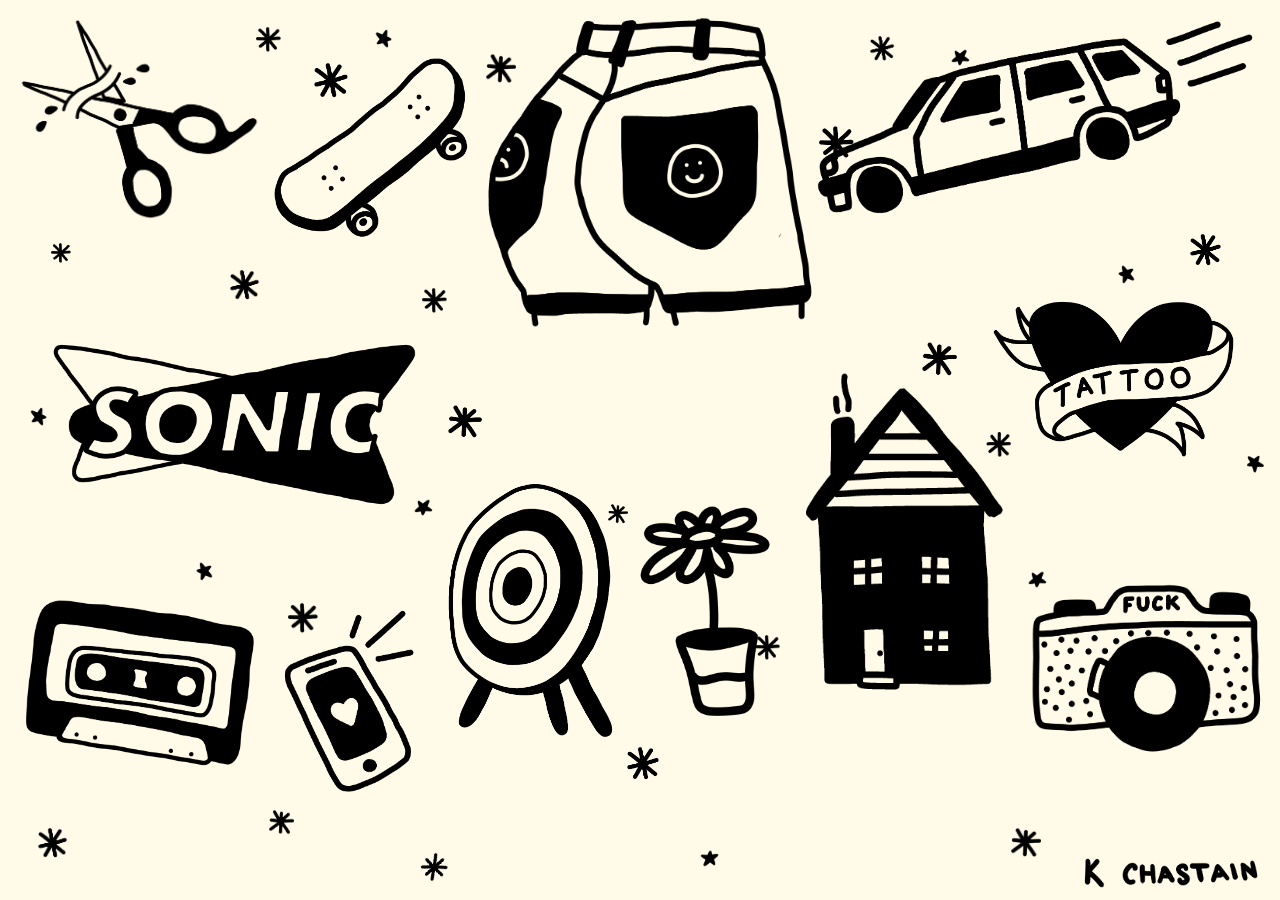
==== index.html @ 8756d2d4 "tada" ====
<!DOCTYPE html>
<html>
  <head>
    <title>impulse control</title>
    <meta charset="utf-8">
    <meta name="viewport" content="width=device-width, initial-scale=1.0">
    <link rel="stylesheet" href="main.css">
    <link rel="icon" type="image/png" href="favicon.png">
  </head>

  <body>
    <div class="container">
      <a href="https://www.google.com/maps"  target="_blank"><img class="bob car" src="car.png"></a>

      <a href="https://www.depop.com/" target="_blank"><img class="bob shorts" src="shorts.png"></a>

      <a href="home.html" target="_blank"><img class="bob house" src="house.png"></a>

      <a href="https://www.haircuttery.com/?gclid=Cj0KCQjwyZmEBhCpARIsALIzmnJShJ07M_RBm0u4-xBI95sZWttG_ic5LZnK5dc0OAUMvF1OpI-4xMUaAm_IEALw_wcB"><img class="bob scissors" src="scissors.png"></a>

      <a href="https://www.target.com/store-locator/find-stores?ref=tgt_adv_XS000000&AFID=google&fndsrc=tgtao&DFA=71700000065721941&CPNG=BCM_COVID%2BTarget%2BBrand&adgroup=Hours&LID=700000001170706&LNM=%2Btarget+%2Blocations&MT=b&network=g&device=c&location=9008341&targetid=aud-801031662171:kwd-506946951032&gclid=Cj0KCQjwyZmEBhCpARIsALIzmnIg_Hjn4ZlX0SIqPelzsYkBe-igOE3hwLHPNIKweEIpRR45L3_Y-mIaArFXEALw_wcB&gclsrc=aw.ds" target="_blank"><img class="bob target" src="target.png"></a>

      <a href="skate.html" target="_blank"><img class="bob skate" src="sk8.png"></a>

      <a href="https://www.google.com/maps?q=tattoo+shops+near+me&um=1&ie=UTF-8&sa=X&ved=2ahUKEwjy08rd0pzwAhUMKVkFHehICMUQ_AUoAXoECAEQAw" target="_blank"><img class="bob heart" src="tattoo.png"></a>

      <a href="https://locations.sonicdrivein.com/" target="_blank"><img class="bob sonic" src="sonic.png"></a>

      <a href="mom.html" target="_blank"><img class="bob phone" src="phonee.png"></a>

      <a href="camera.html" target="_blank"><img class="bob cam" src="cameraa.png"></a>

      <a href="https://open.spotify.com/embed/playlist/0t3gTVv1krTau1jE1eYTpi" target="_blank"><img class="bob music" src="music.png"></a>

        <a href="https://www.google.com/search?q=greenhouse+near+me&oq=greenhouse+near+me&aqs=chrome..69i57j0i402j0l8.3488j0j9&sourceid=chrome&ie=UTF-8" target="_blank"><img class="bob fire" src="fire.png"></a>

<!-- extras -->
      <img class="sig" src="sig.png">

      <!-- <iframe class="spotify" src="https://open.spotify.com/embed/playlist/0t3gTVv1krTau1jE1eYTpi" width="300" height="75" frameborder="0" allowtransparency="true" allow="encrypted-media"></iframe>
      <img class="maybe" src="ah.png"> -->
<!--
      <div class="clock">
          <span class="clock-time">12:45</span>
          <span class="clock-ampm">PM</span>
      </div> -->
      <script src="./main.js"></script>





      <img class="sparkle1" src="sparkle3.png">
      <img class="sparkle2" src="sparkle2.png">
      <img class="sparkle3" src="sparkle3.png">
      <img class="sparkle4" src="sparkle2.png">
      <img class="sparkle5" src="sparkle3.png">
      <img class="sparkle6" src="sparkle1.png">
      <img class="sparkle7" src="sparkle1.png">
      <img class="sparkle8" src="sparkle3.png">
      <img class="sparkle9" src="sparkle2.png">
      <img class="sparkle10" src="sparkle1.png">
      <img class="sparkle11" src="sparkle2.png">
      <img class="sparkle12" src="sparkle3.png">
      <img class="sparkle13" src="sparkle2.png">
      <img class="sparkle14" src="sparkle1.png">
      <img class="sparkle15" src="sparkle2.png">
      <img class="sparkle16" src="sparkle1.png">
      <img class="sparkle17" src="sparkle3.png">
      <img class="sparkle18" src="sparkle3.png">
      <img class="sparkle19" src="sparkle1.png">
      <img class="sparkle20" src="sparkle2.png">



      <img class="star1" src="star.png">
      <img class="star2" src="star.png">
      <img class="star3" src="star.png">
      <img class="star4" src="star.png">
      <img class="star5" src="star.png">
      <img class="star6" src="star.png">
      <img class="star7" src="star.png">
      <img class="star8" src="star.png">
      <img class="star9" src="star.png">


      <!-- <div id="boxes">
      <div style="top: 50%; left: 50%; display: none;" id="dialog" class="window">
      <div id="san">
      <a href="#" class="close agree"><img src="close-icon.png" width="25" style="float:right; margin-right: -91px; margin-top: -25px;"></a>
      <img class="still" src="pop.png" width="600">
      </div>
      </div>
      <div style="width: 2478px; font-size: 32pt; color:white; height: 1202px; display: none; opacity: 0.4;" id="mask"></div>
      </div>
      <script src="http://ajax.googleapis.com/ajax/libs/jquery/1.11.1/jquery.js"></script>
      <script src="swc.js"></script> -->

    </div>
  </body>

</html>
---- main.css ----
*{
  box-sizing:border-box;
}

body{
  margin:0;
}

.container{
  background: rgb(255, 251, 232);
  height: 100vh;
  width: 100vw;
  display:flex;
  flex-direction:column;
}

.car{
  width: 40vw;
  position: absolute;
  left: 61vw;
  top: -1vh;
}

.shorts{
  width: 30vw;
  position: absolute;
  left: 36vw;
  /* top: 5vh; */
}

.house{
  width: 24vw;
  position: absolute;
  top: 35vh;
  left: 58vw
}

.scissors{
  width: 20vw;
  position: absolute;
  left: 1vw;
  top: 1vh;
}

.target{
  width: 22vw;
  position: absolute;
  top: 50vh;
  left: 31vw;
}

.skate{
  width: 20vw;
  position: absolute;
  left: 19vw;
  top: 4vh;
}

.heart{
  width: 20vw;
  position: absolute;
  left: 77vw;
  top: 32vh;
}

.sonic{
  width: 30vw;
  position: absolute;
  top: 36vh;
  left: 3vw;
}

.fire{
  width: 15vw;
  position: absolute;
  top: 53vh;
  left: 48vw;
}

.cam{
  width: 19vw;
  position: absolute;
  left: 80vw;
  top: 64vh;
}

.music{
  width: 20vw;
  position: absolute;
  top: 65vh;
  left: 1vw;
}

.phone{
  width: 15vw;
  position: absolute;
  top: 67vh;
  left: 21.5vw;
}

/* .sonic:hover{
  transform: scale(1.2);
} */

.bob:hover{
  animation: hvr-bob;
  animation-duration: 2.4s;
  animation-delay: -1.2s;
  animation-iteration-count: infinite;
  transition-timing-function: ease-in;
}

/* img:hover{
  animation: hvr-bob;
  animation-duration: 2.4s;
  animation-delay: -1.2s;
  animation-iteration-count: infinite;
  transition-timing-function: ease-in;
} */

@keyframes hvr-bob {
  0% {
    -webkit-transform: translateY(-15px);
    transform: translateY(-15px);
  }
  50% {
    -webkit-transform: translateY(0px);
    transform: translateY(0px);
  }
  100% {
    -webkit-transform: translateY(-15px);
    transform: translateY(-15px);
  }
}

.sig{
  animation: none !important;
  width: 15vw;
  position: absolute;
  bottom: 1vh;
  right: 1vw;
}

/* .spotify{
  position: fixed;
  bottom: 10px;
  left: 5vw;
}

.maybe{
  position: fixed;
  bottom: 10px;
  left: 5vw;
  width: 300px;
} */

.clock{
  background: black;
  color: rgb(255, 251, 232);
  width: 120px;
  padding: 10px;
  position: fixed;
  bottom: 3vh;
  left: 68.5vw;
  text-align: center;
  border-radius: 10px;
  font-size: 21px;
}




.sparkle1{
  position:absolute;
  width: 25px;
  left: 20vw;
  top: 3vh;
  animation: none !important;
}

.sparkle2{
  position:absolute;
  width: 35px;
  left: 24.5vw;
  top: 7vh;
  animation: none !important;
}

.sparkle3{
  position:absolute;
  width: 25px;
  left: 33vw;
  top: 32vh;
  animation: none !important;
}

.sparkle4{
  position:absolute;
  width: 30px;
  left: 18vw;
  top: 30vh;
  animation: none !important;
}

.sparkle5{
  position:absolute;
  width: 20px;
  left: 4vw;
  top: 27vh;
  animation: none !important;
}

.sparkle6{
  position:absolute;
  width: 30px;
  left: 38vw;
  top: 6vh;
  animation: none !important;
}

.sparkle7{
  position:absolute;
  width: 34px;
  left: 35vw;
  top: 45vh;
  animation: none !important;
}

.sparkle8{
  position:absolute;
  width: 35px;
  left: 64vw;
  top: 14vh;
  animation: none !important;
}

.sparkle9{
  position:absolute;
  width: 25px;
  left: 68vw;
  top: 4vh;
  animation: none !important;
}

.sparkle10{
  position:absolute;
  width: 35px;
  left: 72vw;
  top: 38vh;
  animation: none !important;
}

.sparkle11{
  position:absolute;
  width: 32px;
  left: 93vw;
  top: 26vh;
  animation: none !important;
}

.sparkle12{
  position:absolute;
  width: 30px;
  left: 22.5vw;
  top: 67vh;
  animation: none !important;
}

.sparkle13{
  position:absolute;
  width: 30px;
  left: 3vw;
  top: 92vh;
  animation: none !important;
}

.sparkle14{
  position:absolute;
  width: 25px;
  left: 21vw;
  top: 90vh;
  animation: none !important;
}

.sparkle15{
  position:absolute;
  width: 33px;
  left: 49vw;
  top: 83vh;
  animation: none !important;
}

.sparkle16{
  position:absolute;
  width: 20px;
  left: 47.5vw;
  top: 56vh;
  animation: none !important;
}

.sparkle17{
  position:absolute;
  width: 25px;
  left: 59vw;
  top: 70.5vh;
  animation: none !important;
}

.sparkle18{
  position:absolute;
  width: 25px;
  left: 77vw;
  top: 48vh;
  transform: rotate(90deg);
  animation: none !important;
}

.sparkle19{
  position:absolute;
  width: 30px;
  left: 79vw;
  top: 92vh;
  animation: none !important;
}

.sparkle20{
  position:absolute;
  width: 25px;
  left: 33vw;
  top: 95vh;
  transform: rotate(60deg);
  animation: none !important;
}




.star1{
  position:absolute;
  width: 25px;
  left: 29vw;
  top: 3vh;
  animation: none !important;
}

.star2{
  position:absolute;
  width: 25px;
  left: 74vw;
  top: 5vh;
  transform: rotate(90deg);
  animation: none !important;
}

.star3{
  position:absolute;
  width: 25px;
  left: 87vw;
  top: 29vh;
  transform: rotate(180deg);
  animation: none !important;
}

.star4{
  position:absolute;
  width: 25px;
  left: 2vw;
  top: 45vh;
  animation: none !important;
}

.star5{
  position:absolute;
  width: 25px;
  left: 15vw;
  top: 62vh;
  transform: rotate(180deg);
  animation: none !important;
}

.star6{
  position:absolute;
  width: 25px;
  left: 32vw;
  top: 55vh;
  transform: rotate(90deg);
  animation: none !important;
}

.star7{
  position:absolute;
  width: 25px;
  left: 54.5vw;
  top: 94vh;
  transform: rotate(270deg);
  animation: none !important;
}

.star8{
  position:absolute;
  width: 25px;
  left: 80vw;
  top: 63vh;
  transform: rotate(90deg);
  animation: none !important;
}

.star9{
  position:absolute;
  width: 25px;
  left: 97vw;
  top: 50vh;
  transform: rotate(160deg);
  animation: none !important;
}



.still{
  position:relative;
  left:-100px;
}

#mask {
  position:absolute;
  left:0;
  top:0;
  z-index:9000;
  background-color:#26262c;
  display:none;
}
#boxes .window {
  position:absolute;
  left:0;
  top:0;
  width:440px;
  height:850px;
  display:none;
  z-index:9998;
  padding:20px;
  border-radius: 5px;
  text-align: center;
}
#boxes #dialog {
  width:450px;
  height:auto;
  padding: 10px 10px 10px 10px;
  /* background-color:#ffffff; */
  font-size: 15pt;
}

.agree:hover{
  background-color: #D1D1D1;
}
.popupoption:hover{
	background-color:#D1D1D1;
	color: green;
}
.popupoption2:hover{
	color: red;
}
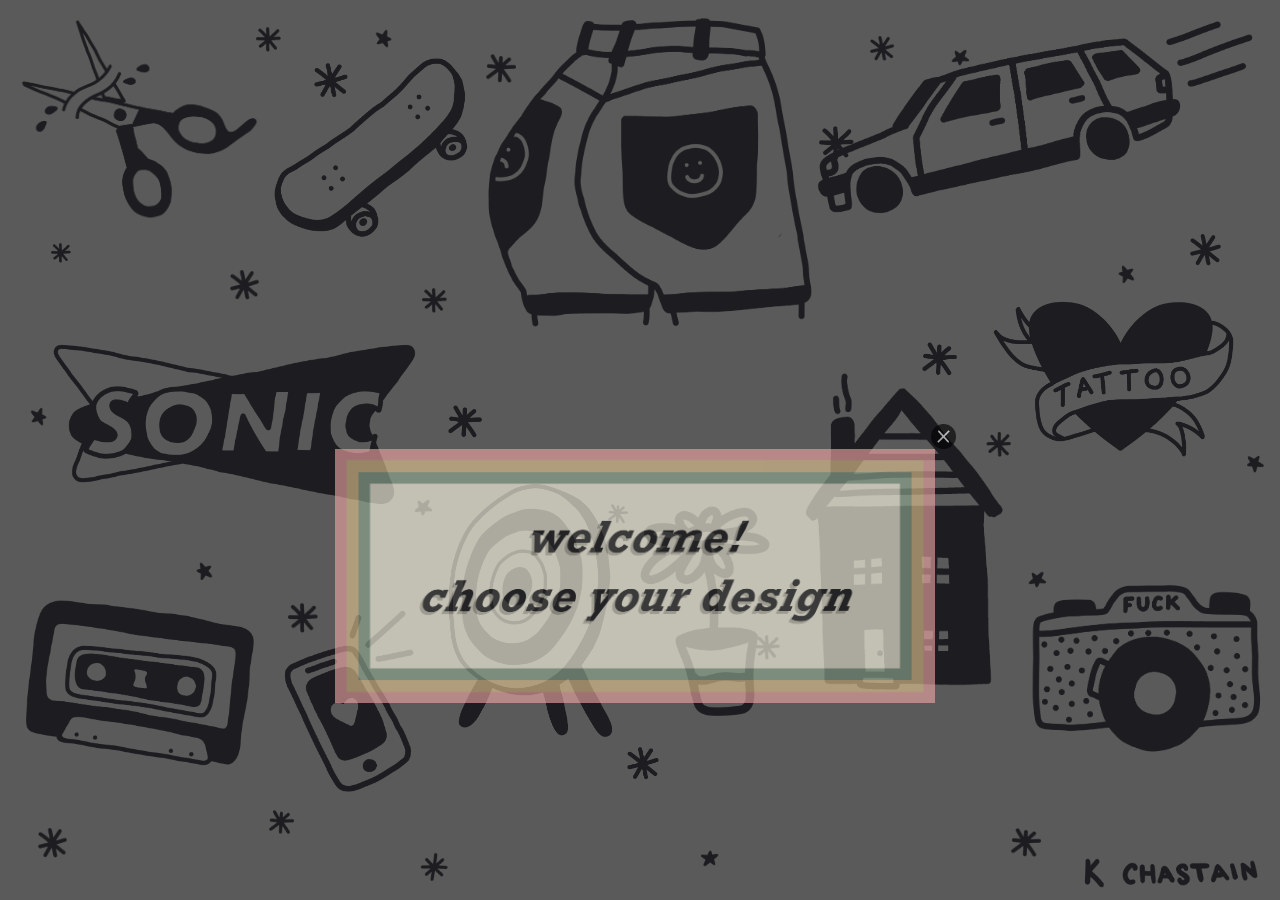
==== commit 5dac45e9: "popup" ====
--- a/index.html
+++ b/index.html
@@ -84,7 +84,7 @@
       <img class="star9" src="star.png">
 
 
-      <!-- <div id="boxes">
+      <div id="boxes">
       <div style="top: 50%; left: 50%; display: none;" id="dialog" class="window">
       <div id="san">
       <a href="#" class="close agree"><img src="close-icon.png" width="25" style="float:right; margin-right: -91px; margin-top: -25px;"></a>
@@ -94,7 +94,7 @@
       <div style="width: 2478px; font-size: 32pt; color:white; height: 1202px; display: none; opacity: 0.4;" id="mask"></div>
       </div>
       <script src="http://ajax.googleapis.com/ajax/libs/jquery/1.11.1/jquery.js"></script>
-      <script src="swc.js"></script> -->
+      <script src="swc.js"></script>
 
     </div>
   </body>
